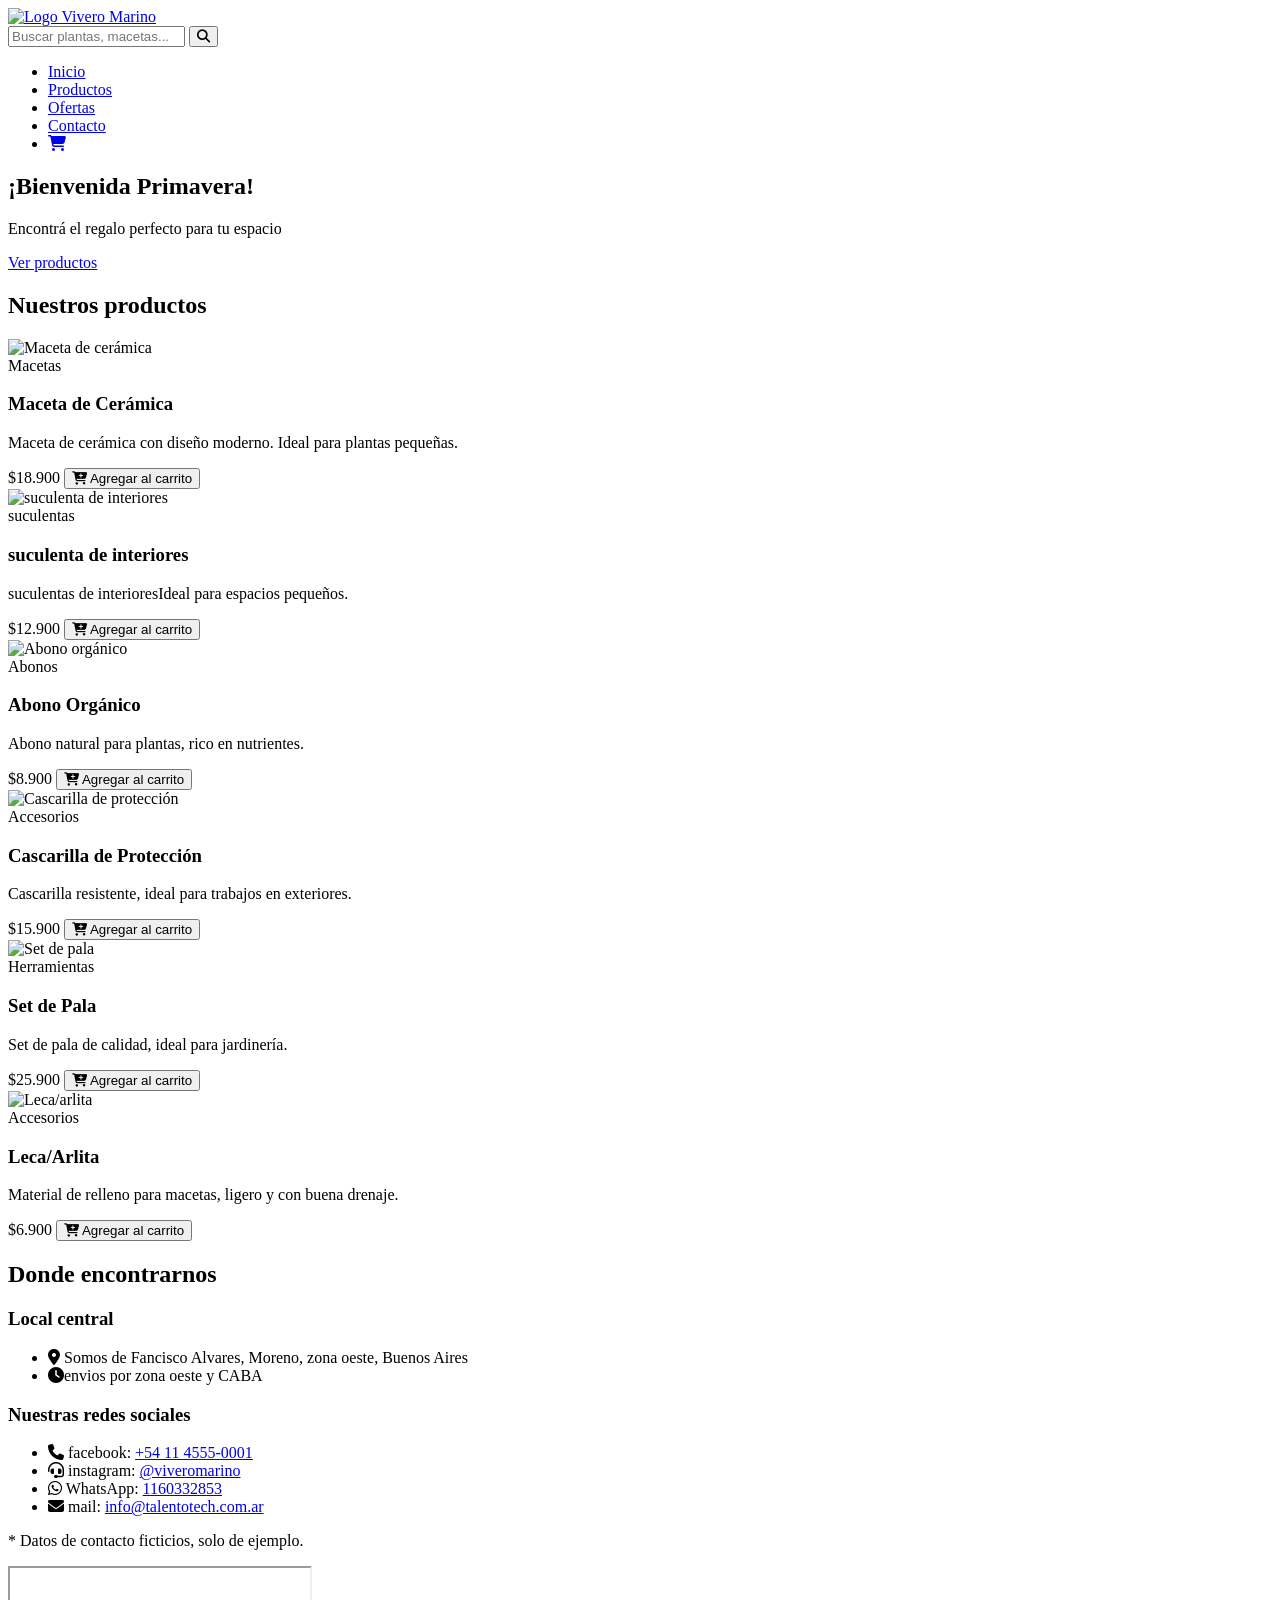
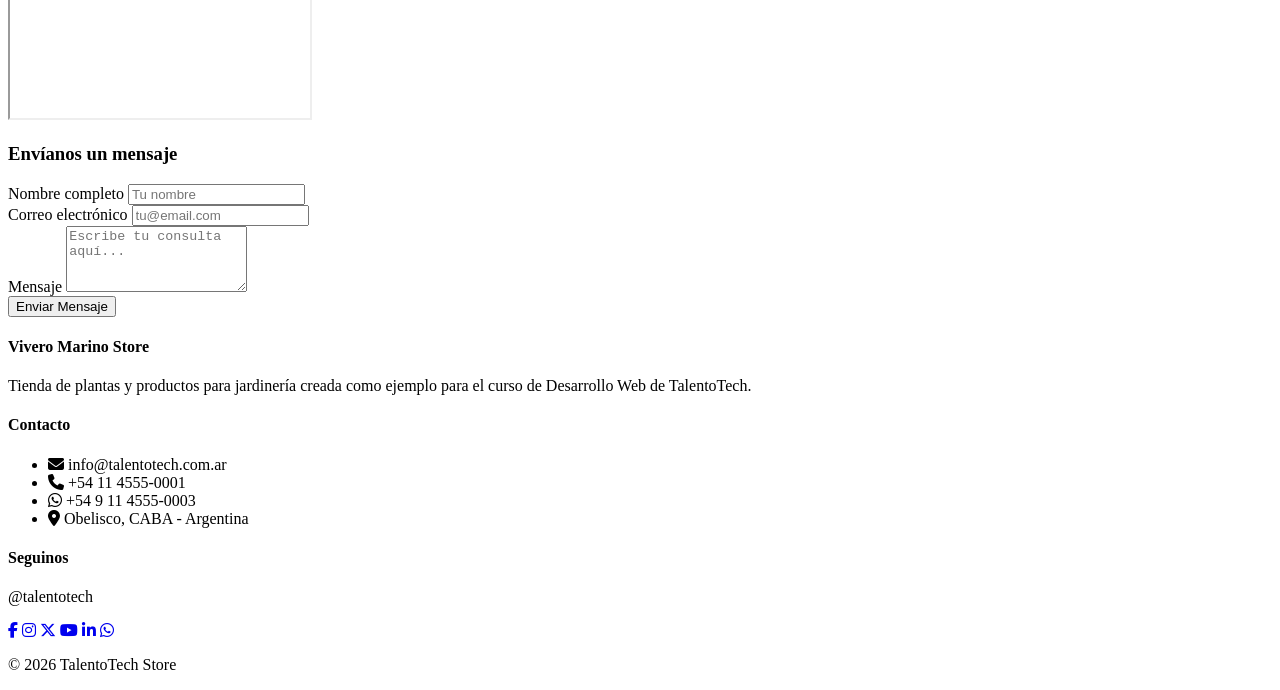
==== index.html @ 129ee497 "cambio de ubicacion" ====
<!DOCTYPE html>
<html lang="es">

<head>
  <meta charset="UTF-8">
  <meta name="viewport" content="width=device-width, initial-scale=1.0">
  <title>Vivero Marino</title>
  <link rel="stylesheet" href="https://cdnjs.cloudflare.com/ajax/libs/font-awesome/6.5.2/css/all.min.css">
  <link rel="stylesheet" href="css/style.css">

</head>

<body>

  <!-- ==================== HEADER ==================== -->
  <header>
    <!-- fila superior -->
    <div class="contenedor barra-nav">
      <a href="index.html" class="logo">
        <img src="./imgs/Cartel-hoja-a4/logo.png" alt="Logo Vivero Marino" width="100">
      </a>
      <form action="#" method="GET" class="buscador-header">
        <input type="text" placeholder="Buscar plantas, macetas..." name="q" required>
        <button type="submit" aria-label="Buscar">
          <i class="fa-solid fa-magnifying-glass"></i>
        </button>
      </form>
      <!-- FILA INFERIOR -->
      <!-- Boton de menu de navegacion -->
      <nav>

        <ul class="menu principal">
          <li><a href="#">Inicio</a></li>
          <li><a href="#productos">Productos</a></li>
          <li><a href="#">Ofertas</a></li>
          <li><a href="#contacto">Contacto</a></li>
          <li><a href="#"><i class="fa-solid fa-cart-shopping"></i></a></li>
        </ul>
      </nav>

    </div>
  </header>

  <!-- ==================== MAIN ==================== -->
  <main>

    <!-- Banner de bienvenida -->
    <section class="hero">
      <h1>¡Bienvenida Primavera!</h1>
      <p class="subtitulo">Encontrá el regalo perfecto para tu espacio</p>
      <a href="#productos" class="boton">Ver productos</a>
    </section>

    <!-- Seccion con las 6 cards de productos. -->
    <section id="productos" class="contenedor">
      <h2 class="titulo-seccion">Nuestros productos</h2>

      <div class="grilla-productos">

        <!-- Card 1 -->
        <article class="card">
          <img src="https://placehold.co/400x300/2F8F83/FFFFFF?text=Macetas" alt="Maceta de cerámica">
          <div class="card-info">
            <span class="categoria">Macetas</span>
            <h3>Maceta de Cerámica</h3>
            <p>Maceta de cerámica con diseño moderno. Ideal para plantas pequeñas.</p>
            <span class="precio">$18.900</span>
            <button><i class="fa-solid fa-cart-plus"></i> Agregar al carrito</button>
          </div>
        </article>

        <!-- Card 2 -->
        <article class="card">
          <img src="https://placehold.co/400x300/1F6F66/FFFFFF?text=suculentas" alt="suculenta de interiores">
          <div class="card-info">
            <span class="categoria">suculentas</span>
            <h3>suculenta de interiores</h3>
            <p>suculentas de interioresIdeal para espacios pequeños.</p>
            <span class="precio">$12.900</span>
            <button><i class="fa-solid fa-cart-plus"></i> Agregar al carrito</button>
          </div>
        </article>

        <!-- Card 3 -->
        <article class="card">
          <img src="https://placehold.co/400x300/44618C/FFFFFF?text=abono" alt="Abono orgánico">
          <div class="card-info">
            <span class="categoria">Abonos</span>
            <h3>Abono Orgánico</h3>
            <p>Abono natural para plantas, rico en nutrientes.</p>
            <span class="precio">$8.900</span>
            <button><i class="fa-solid fa-cart-plus"></i> Agregar al carrito</button>
          </div>
        </article>

        <!-- Card 4 -->
        <article class="card">
          <img src="https://placehold.co/400x300/FFD34D/222222?text=Cascarilla" alt="Cascarilla de protección">
          <div class="card-info">
            <span class="categoria">Accesorios</span>
            <h3>Cascarilla de Protección</h3>
            <p>Cascarilla resistente, ideal para trabajos en exteriores.</p>
            <span class="precio">$15.900</span>
            <button><i class="fa-solid fa-cart-plus"></i> Agregar al carrito</button>
          </div>
        </article>

        <!-- Card 5 -->
        <article class="card">
          <img src="https://placehold.co/400x300/8A6BBE/FFFFFF?text=set de pala" alt="Set de pala">
          <div class="card-info">
            <span class="categoria">Herramientas</span>
            <h3>Set de Pala</h3>
            <p>Set de pala de calidad, ideal para jardinería.</p>
            <span class="precio">$25.900</span>
            <button><i class="fa-solid fa-cart-plus"></i> Agregar al carrito</button>
          </div>
        </article>

        <!-- Card 6 -->
        <article class="card">
          <img src="https://placehold.co/400x300/C94F4F/FFFFFF?text=leca" alt="Leca/arlita">
          <div class="card-info">
            <span class="categoria">Accesorios</span>
            <h3>Leca/Arlita</h3>
            <p>Material de relleno para macetas, ligero y con buena drenaje.</p>
            <span class="precio">$6.900</span>
            <button><i class="fa-solid fa-cart-plus"></i> Agregar al carrito</button>
          </div>
        </article>

      </div>
    </section>

    <!-- Seccion de contacto: datos a la izquierda, mapa a la derecha -->
    <section id="contacto" class="contenedor">
      <h2 class="titulo-seccion">Donde encontrarnos</h2>

      <div class="bloque-contacto">

        <!-- Columna de datos -->
        <div class="datos-contacto">
          <h3>Local central</h3>
          <ul>
            <li><i class="fa-solid fa-location-dot"></i> Somos de Fancisco Alvares, Moreno, zona oeste, Buenos Aires
            </li>
            <li><i class="fa-solid fa-clock"></i>envios por zona oeste y CABA</li>
          </ul>

          <h3>Nuestras redes sociales</h3>
          <ul>
            <li><i class="fa-solid fa-phone"></i> facebook: <a href="https://www.facebook.com/viveromarino/">+54 11
                4555-0001</a></li>
            <li><i class="fa-solid fa-headset"></i> instagram: <a
                href="https://www.instagram.com/viveromarino/">@viveromarino</a></li>
            <li><i class="fa-brands fa-whatsapp"></i> WhatsApp: <a href="tel:1160332853">1160332853</a></li>
            <li><i class="fa-solid fa-envelope"></i> mail: <a
                href="mailto:info@talentotech.com.ar">info@talentotech.com.ar</a></li>
          </ul>
          <p class="nota">* Datos de contacto ficticios, solo de ejemplo.</p>
        </div>

        <!-- Columna del mapa: iframe de Google Maps -->
        <div class="mapa">
          <iframe
            src="https://www.google.com/maps/embed?pb=!1m18!1m12!1m3!1d11045.759678173039!2d-58.8847488717208!3d-34.606083264549774!2m3!1f0!2f0!3f0!3m2!1i1024!2i768!4f13.1!3m3!1m2!1s0x95bc911370f5853d%3A0x6838b55367fde46d!2sFrancisco%20Alvarez%2C%20Provincia%20de%20Buenos%20Aires!5e0!3m2!1ses!2sar!4v1791243460852!5m2!1ses!2sar"
            title="Mapa del Vivero Marino" loading="lazy" referrerpolicy="no-referrer-when-downgrade" allowfullscreen>
          </iframe>
        </div>

        <!-- Formulario con integración de Formspree -->
        <form class="formulario-contacto" action="https://formspree.io/f/TU_FORM_ID" method="POST">
          <h3>Envíanos un mensaje</h3>

          <div class="campo">
            <label for="nombre">Nombre completo</label>
            <input type="text" id="nombre" name="nombre" placeholder="Tu nombre" required>
          </div>

          <div class="campo">
            <label for="email">Correo electrónico</label>
            <!-- Atributo _replyto opcional pero recomendado para responder directamente -->
            <input type="email" id="email" name="email" placeholder="tu@email.com" required>
          </div>

          <div class="campo">
            <label for="mensaje">Mensaje</label>
            <textarea id="mensaje" name="mensaje" rows="4" placeholder="Escribe tu consulta aquí..."
              required></textarea>
          </div>

          <button type="submit" class="btn-enviar">Enviar Mensaje</button>
        </form>
      </div>
    </section>
  </main>

  <!-- ==================== FOOTER ==================== -->
  <footer>
    <div class="contenedor footer-columnas">

      <!-- Columna 1: sobre la tienda -->
      <div class="columna">
        <h4>Vivero Marino Store</h4>
        <p>Tienda de plantas y productos para jardinería creada como ejemplo para el curso de
          Desarrollo Web de TalentoTech.</p>
      </div>

      <!-- Columna 2: contacto -->
      <div class="columna">
        <h4>Contacto</h4>
        <ul>
          <li><i class="fa-solid fa-envelope"></i> info@talentotech.com.ar</li>
          <li><i class="fa-solid fa-phone"></i> +54 11 4555-0001</li>
          <li><i class="fa-brands fa-whatsapp"></i> +54 9 11 4555-0003</li>
          <li><i class="fa-solid fa-location-dot"></i> Obelisco, CABA - Argentina</li>
        </ul>
      </div>

      <!-- Columna 3: redes sociales con iconos de Font Awesome -->
      <div class="columna">
        <h4>Seguinos</h4>
        <p>@talentotech</p>
        <div class="redes">
          <a href="#" title="Facebook"><i class="fa-brands fa-facebook-f"></i></a>
          <a href="#" title="Instagram"><i class="fa-brands fa-instagram"></i></a>
          <a href="#" title="X"><i class="fa-brands fa-x-twitter"></i></a>
          <a href="#" title="YouTube"><i class="fa-brands fa-youtube"></i></a>
          <a href="#" title="LinkedIn"><i class="fa-brands fa-linkedin-in"></i></a>
          <a href="#" title="WhatsApp"><i class="fa-brands fa-whatsapp"></i></a>
        </div>
      </div>

    </div>

    <p class="copyright">&copy; 2026 TalentoTech Store </p>
  </footer>

</body>

</html>
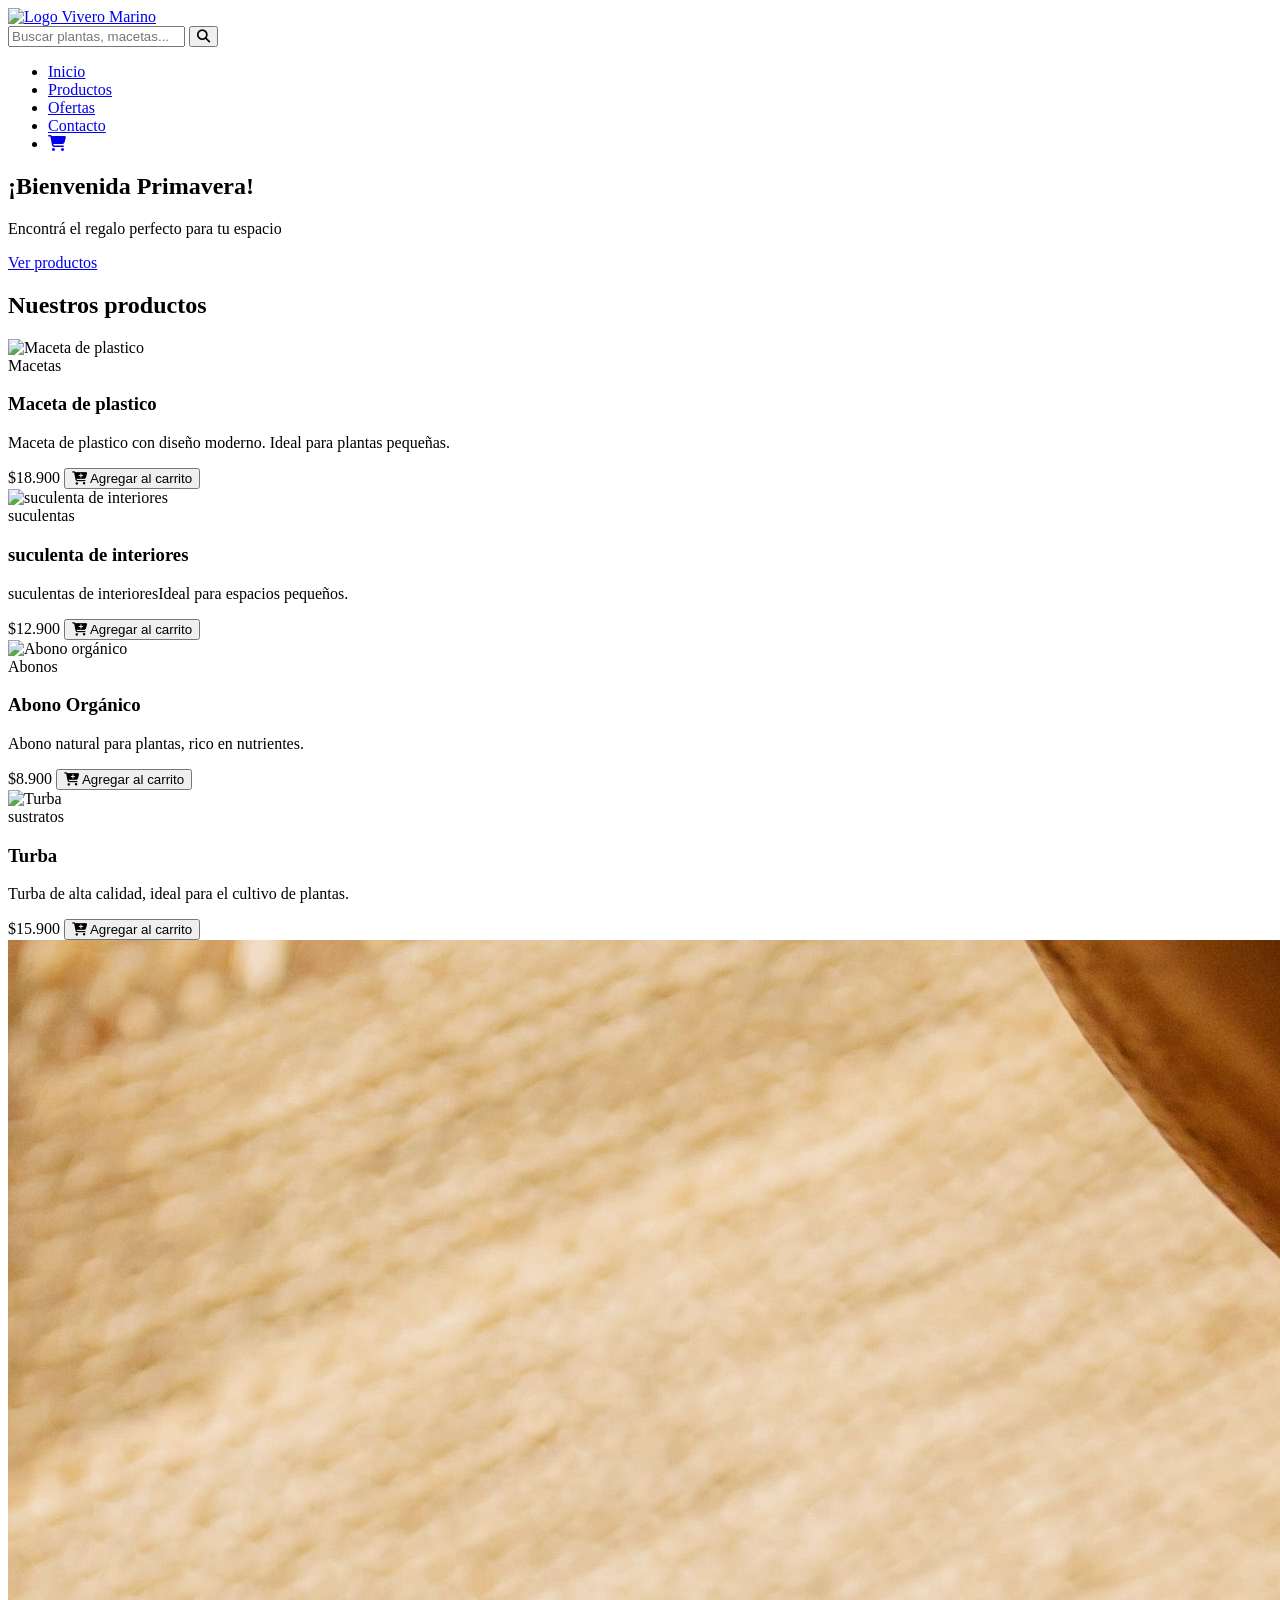
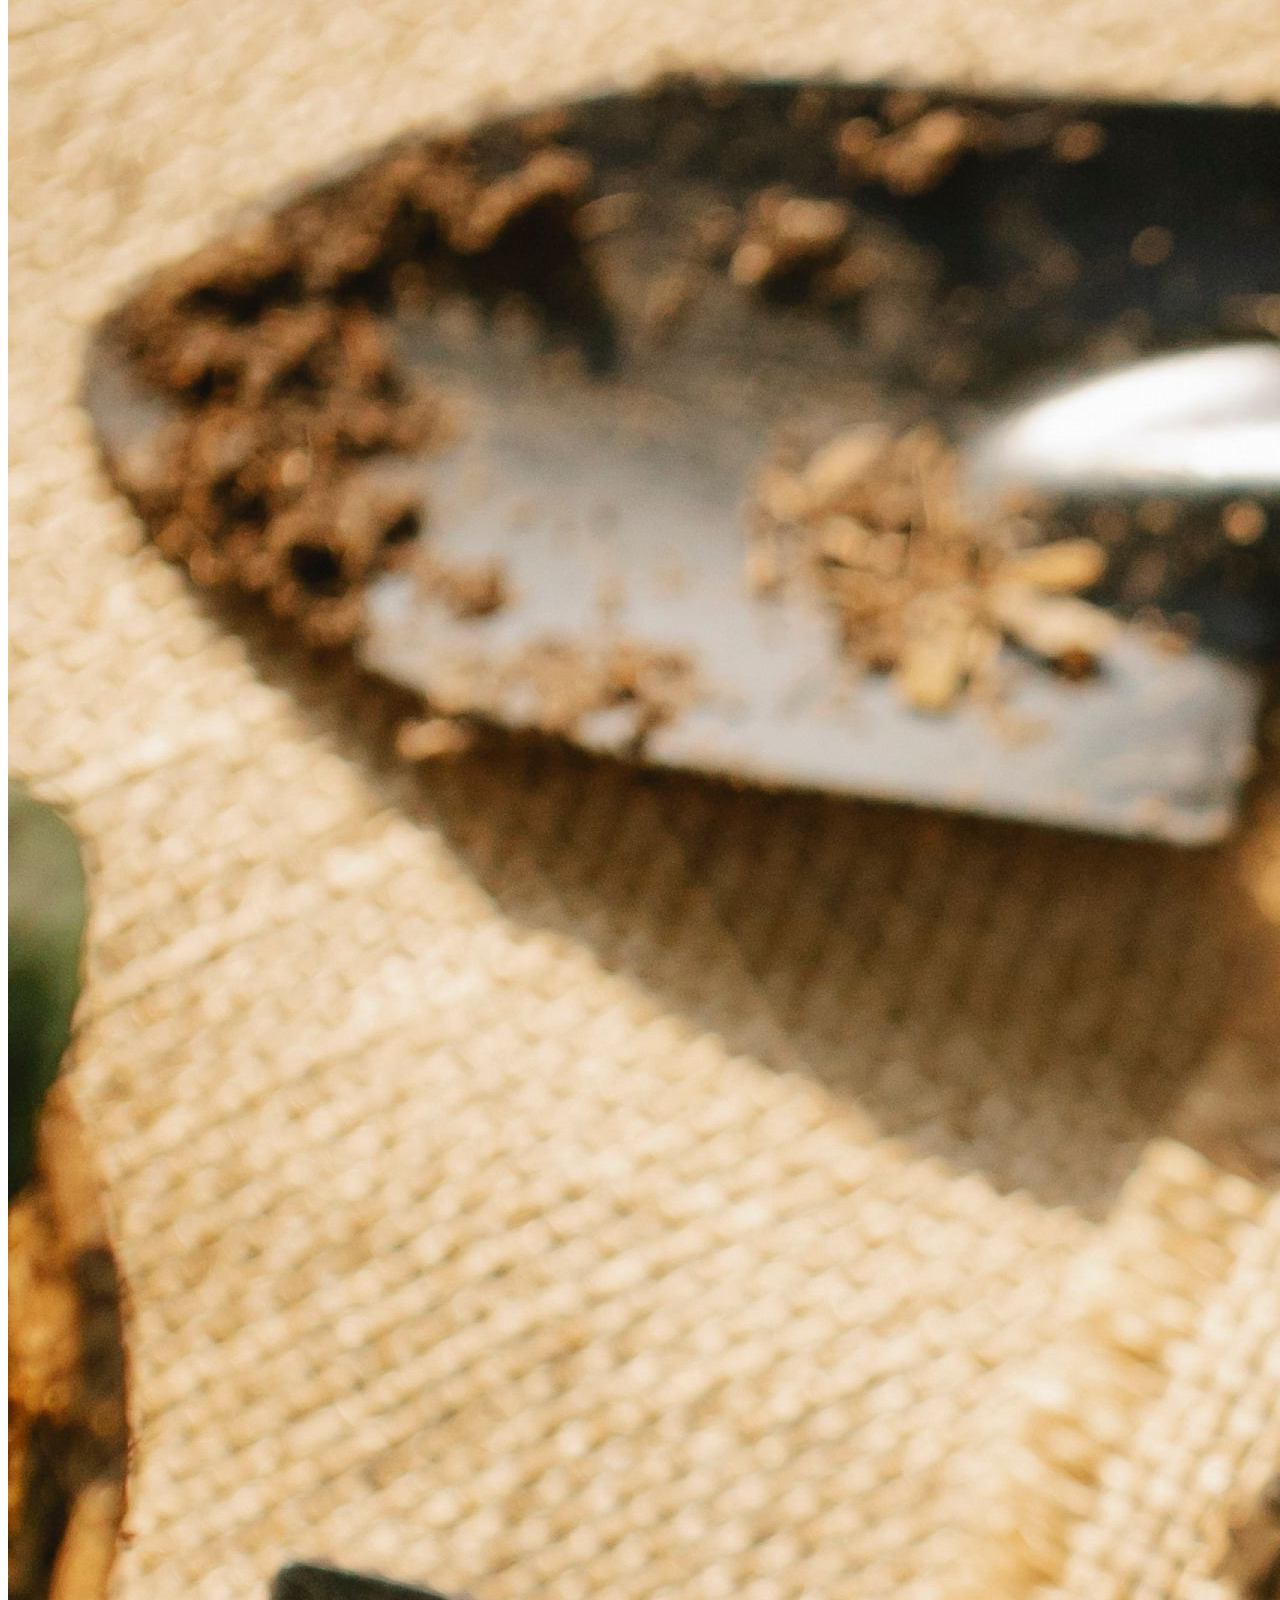
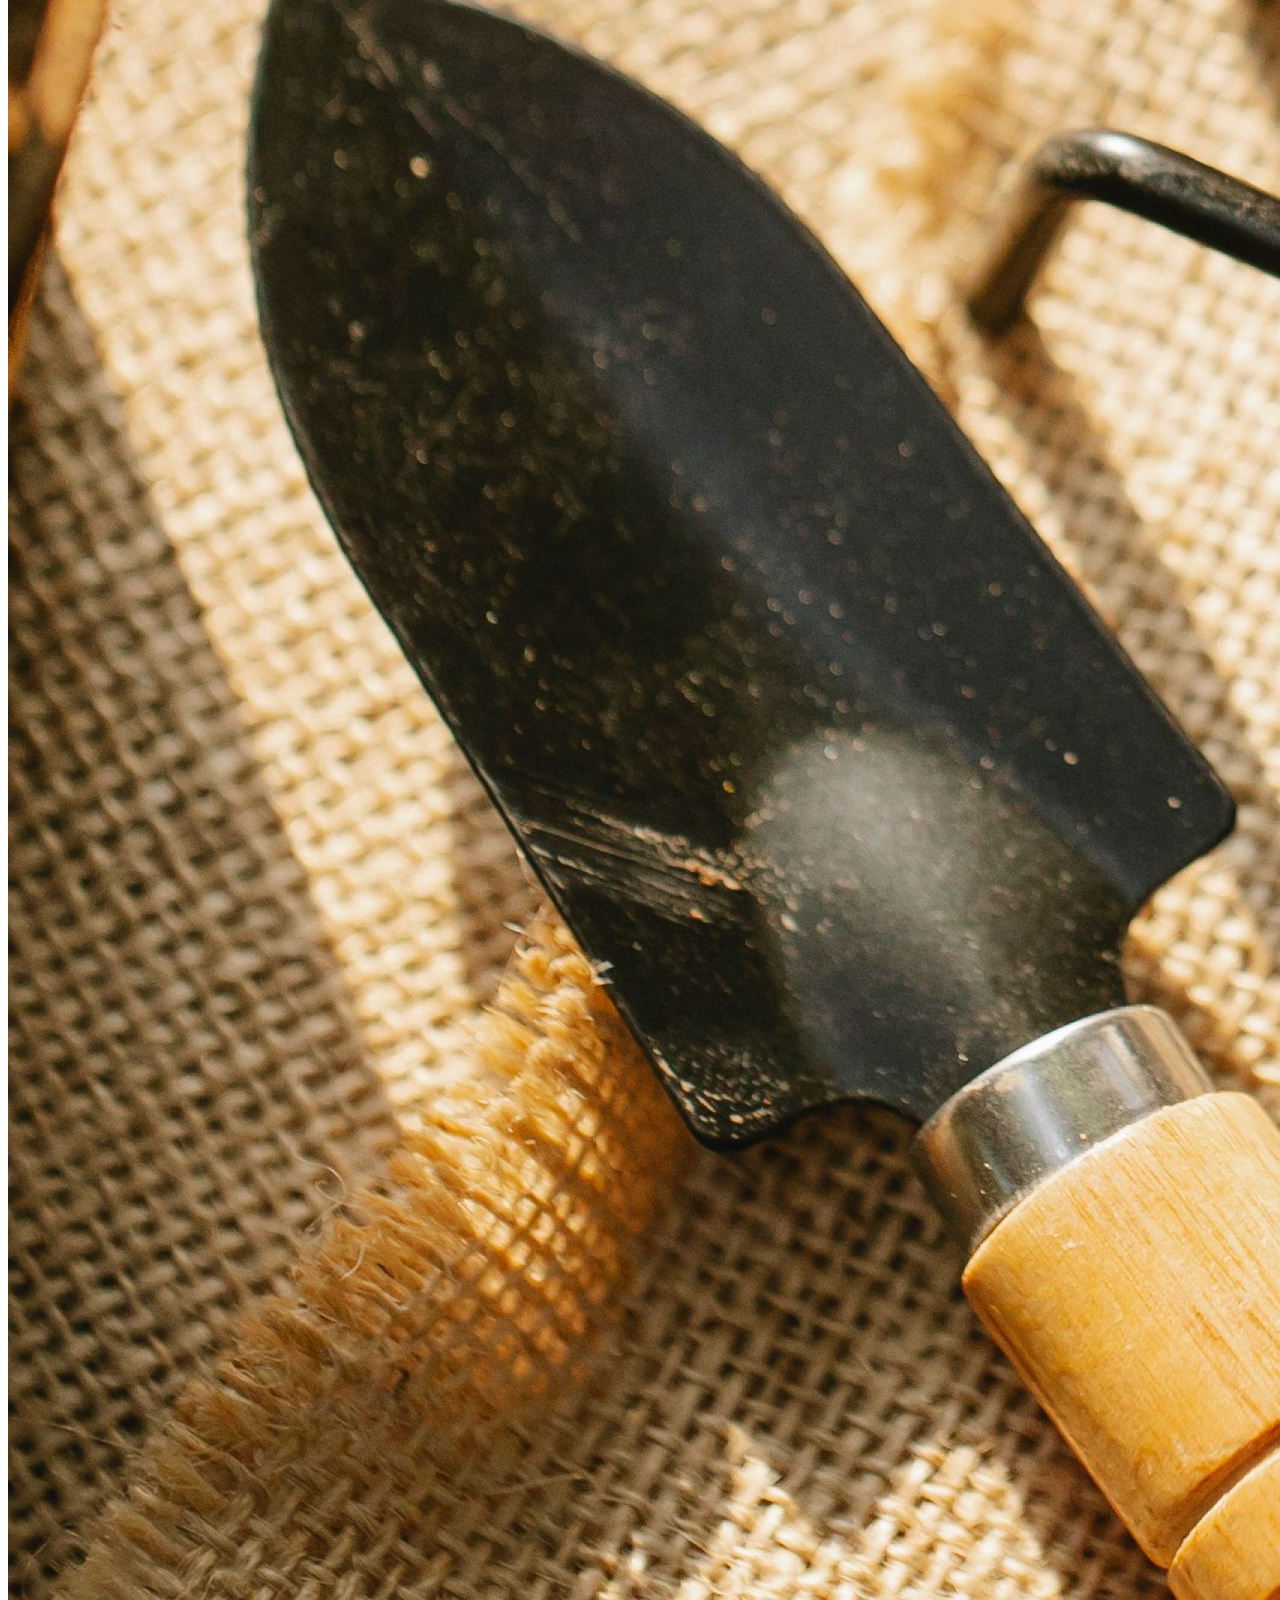
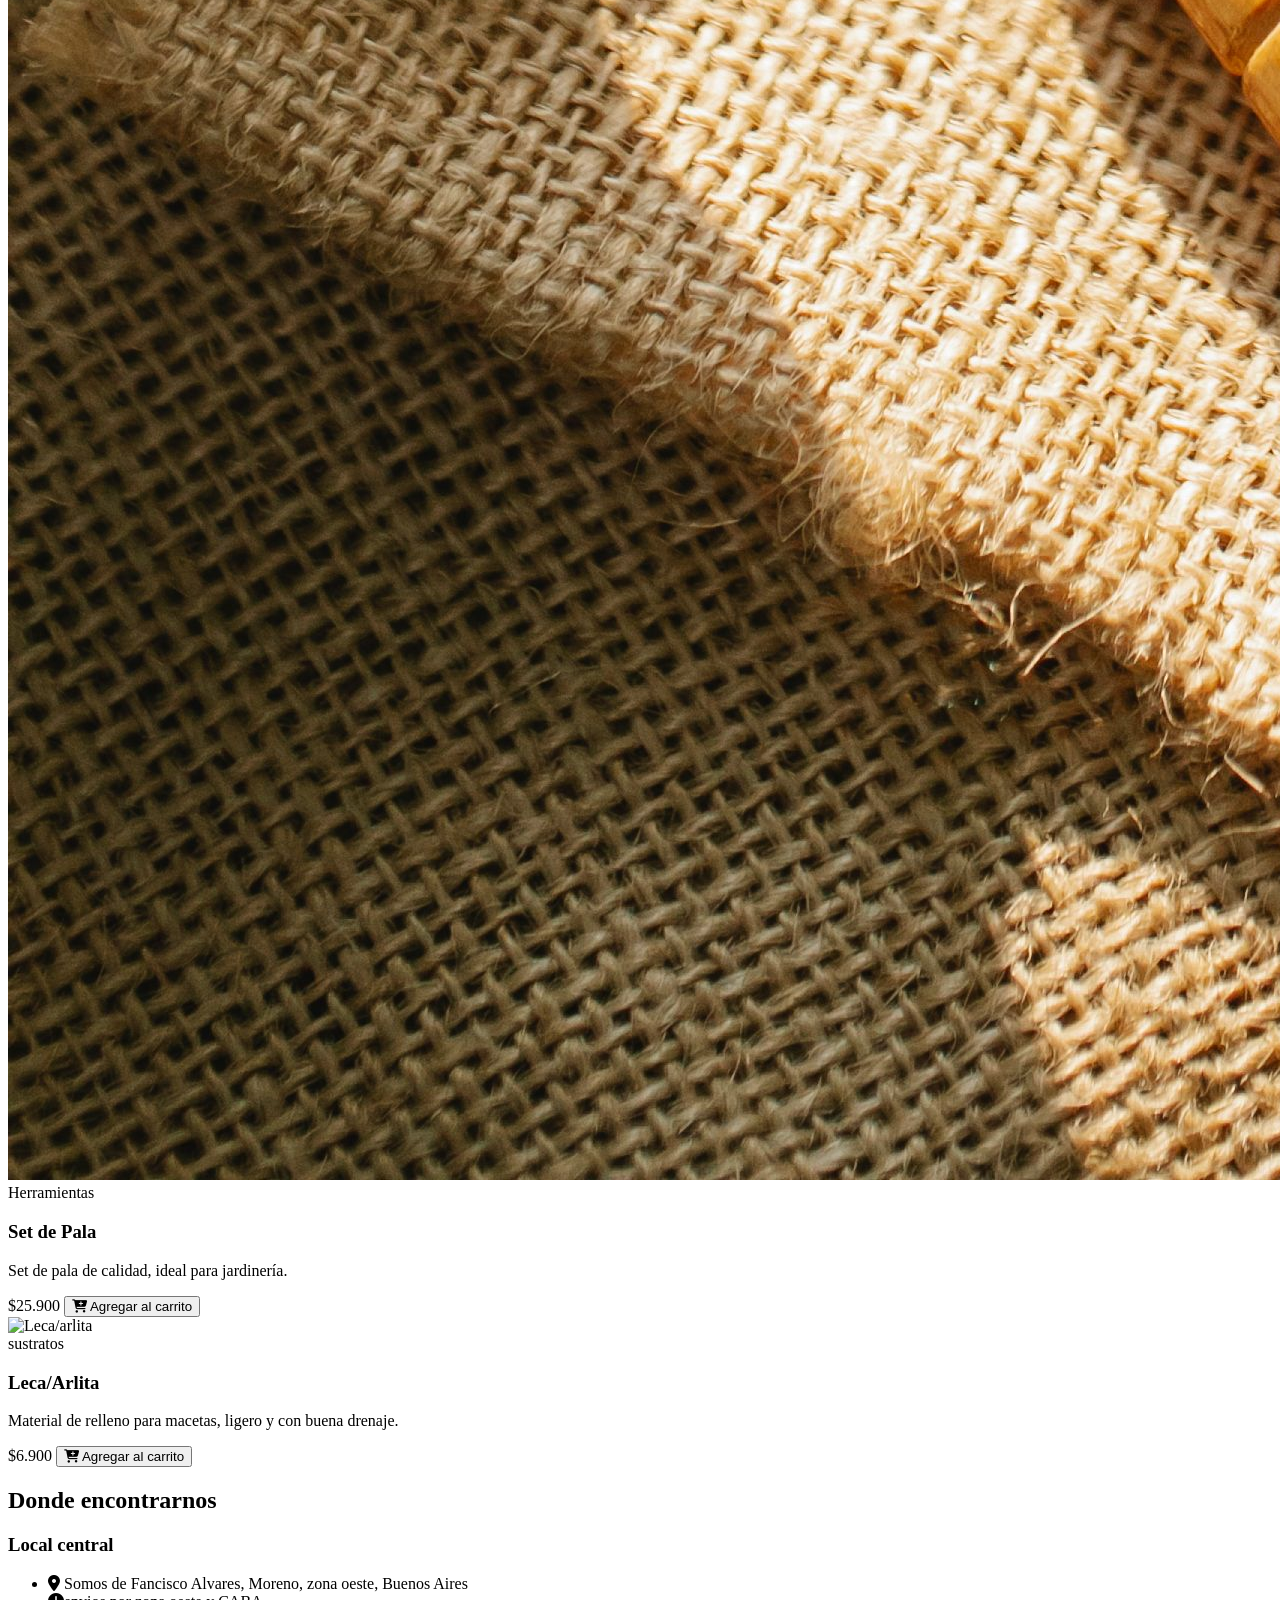
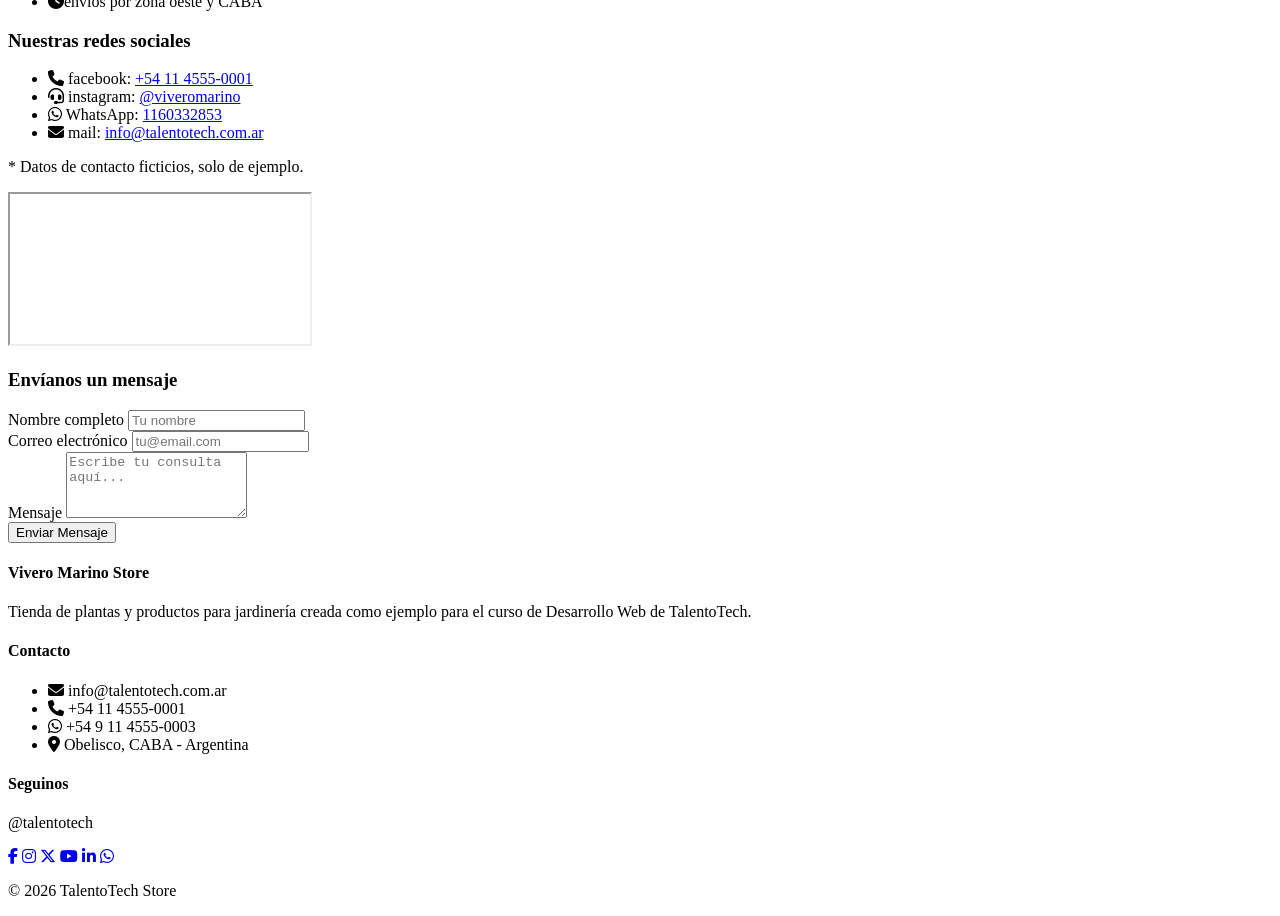
==== commit f8a543e0: "cargando imags" ====
--- a/index.html
+++ b/index.html
@@ -17,7 +17,7 @@
     <!-- fila superior -->
     <div class="contenedor barra-nav">
       <a href="index.html" class="logo">
-        <img src="./imgs/Cartel-hoja-a4/logo.png" alt="Logo Vivero Marino" width="100">
+        <img src="/vivero-marino/imgs/Cartel-hoja-a4/logo.png" alt="Logo Vivero Marino" width="100">
       </a>
       <form action="#" method="GET" class="buscador-header">
         <input type="text" placeholder="Buscar plantas, macetas..." name="q" required>
@@ -59,11 +59,11 @@
 
         <!-- Card 1 -->
         <article class="card">
-          <img src="https://placehold.co/400x300/2F8F83/FFFFFF?text=Macetas" alt="Maceta de cerámica">
+          <img src="/vivero-marino/imgs/macetas.jpg" alt="Maceta de plastico">
           <div class="card-info">
             <span class="categoria">Macetas</span>
-            <h3>Maceta de Cerámica</h3>
-            <p>Maceta de cerámica con diseño moderno. Ideal para plantas pequeñas.</p>
+            <h3>Maceta de plastico</h3>
+            <p>Maceta de plastico con diseño moderno. Ideal para plantas pequeñas.</p>
             <span class="precio">$18.900</span>
             <button><i class="fa-solid fa-cart-plus"></i> Agregar al carrito</button>
           </div>
@@ -71,7 +71,7 @@
 
         <!-- Card 2 -->
         <article class="card">
-          <img src="https://placehold.co/400x300/1F6F66/FFFFFF?text=suculentas" alt="suculenta de interiores">
+          <img src="/vivero-marino/imgs/suculentas.jpg" alt="suculenta de interiores">
           <div class="card-info">
             <span class="categoria">suculentas</span>
             <h3>suculenta de interiores</h3>
@@ -83,7 +83,7 @@
 
         <!-- Card 3 -->
         <article class="card">
-          <img src="https://placehold.co/400x300/44618C/FFFFFF?text=abono" alt="Abono orgánico">
+          <img src="/vivero-marino/imgs/abono.jpeg" alt="Abono orgánico">
           <div class="card-info">
             <span class="categoria">Abonos</span>
             <h3>Abono Orgánico</h3>
@@ -95,11 +95,11 @@
 
         <!-- Card 4 -->
         <article class="card">
-          <img src="https://placehold.co/400x300/FFD34D/222222?text=Cascarilla" alt="Cascarilla de protección">
-          <div class="card-info">
-            <span class="categoria">Accesorios</span>
-            <h3>Cascarilla de Protección</h3>
-            <p>Cascarilla resistente, ideal para trabajos en exteriores.</p>
+          <img src="/vivero-marino/imgs/turba.jpg" alt="Turba">
+          <div class="card-info">
+            <span class="categoria">sustratos</span>
+            <h3>Turba</h3>
+            <p>Turba de alta calidad, ideal para el cultivo de plantas.</p>
             <span class="precio">$15.900</span>
             <button><i class="fa-solid fa-cart-plus"></i> Agregar al carrito</button>
           </div>
@@ -107,7 +107,7 @@
 
         <!-- Card 5 -->
         <article class="card">
-          <img src="https://placehold.co/400x300/8A6BBE/FFFFFF?text=set de pala" alt="Set de pala">
+          <img src="/Vivero-Marino/imgs/set de jardineria.jpg" alt="Set de jardineria">
           <div class="card-info">
             <span class="categoria">Herramientas</span>
             <h3>Set de Pala</h3>
@@ -119,9 +119,9 @@
 
         <!-- Card 6 -->
         <article class="card">
-          <img src="https://placehold.co/400x300/C94F4F/FFFFFF?text=leca" alt="Leca/arlita">
-          <div class="card-info">
-            <span class="categoria">Accesorios</span>
+          <img src="/vivero-marino/imgs/leca.jpeg" alt="Leca/arlita">
+          <div class="card-info">
+            <span class="categoria">sustratos</span>
             <h3>Leca/Arlita</h3>
             <p>Material de relleno para macetas, ligero y con buena drenaje.</p>
             <span class="precio">$6.900</span>
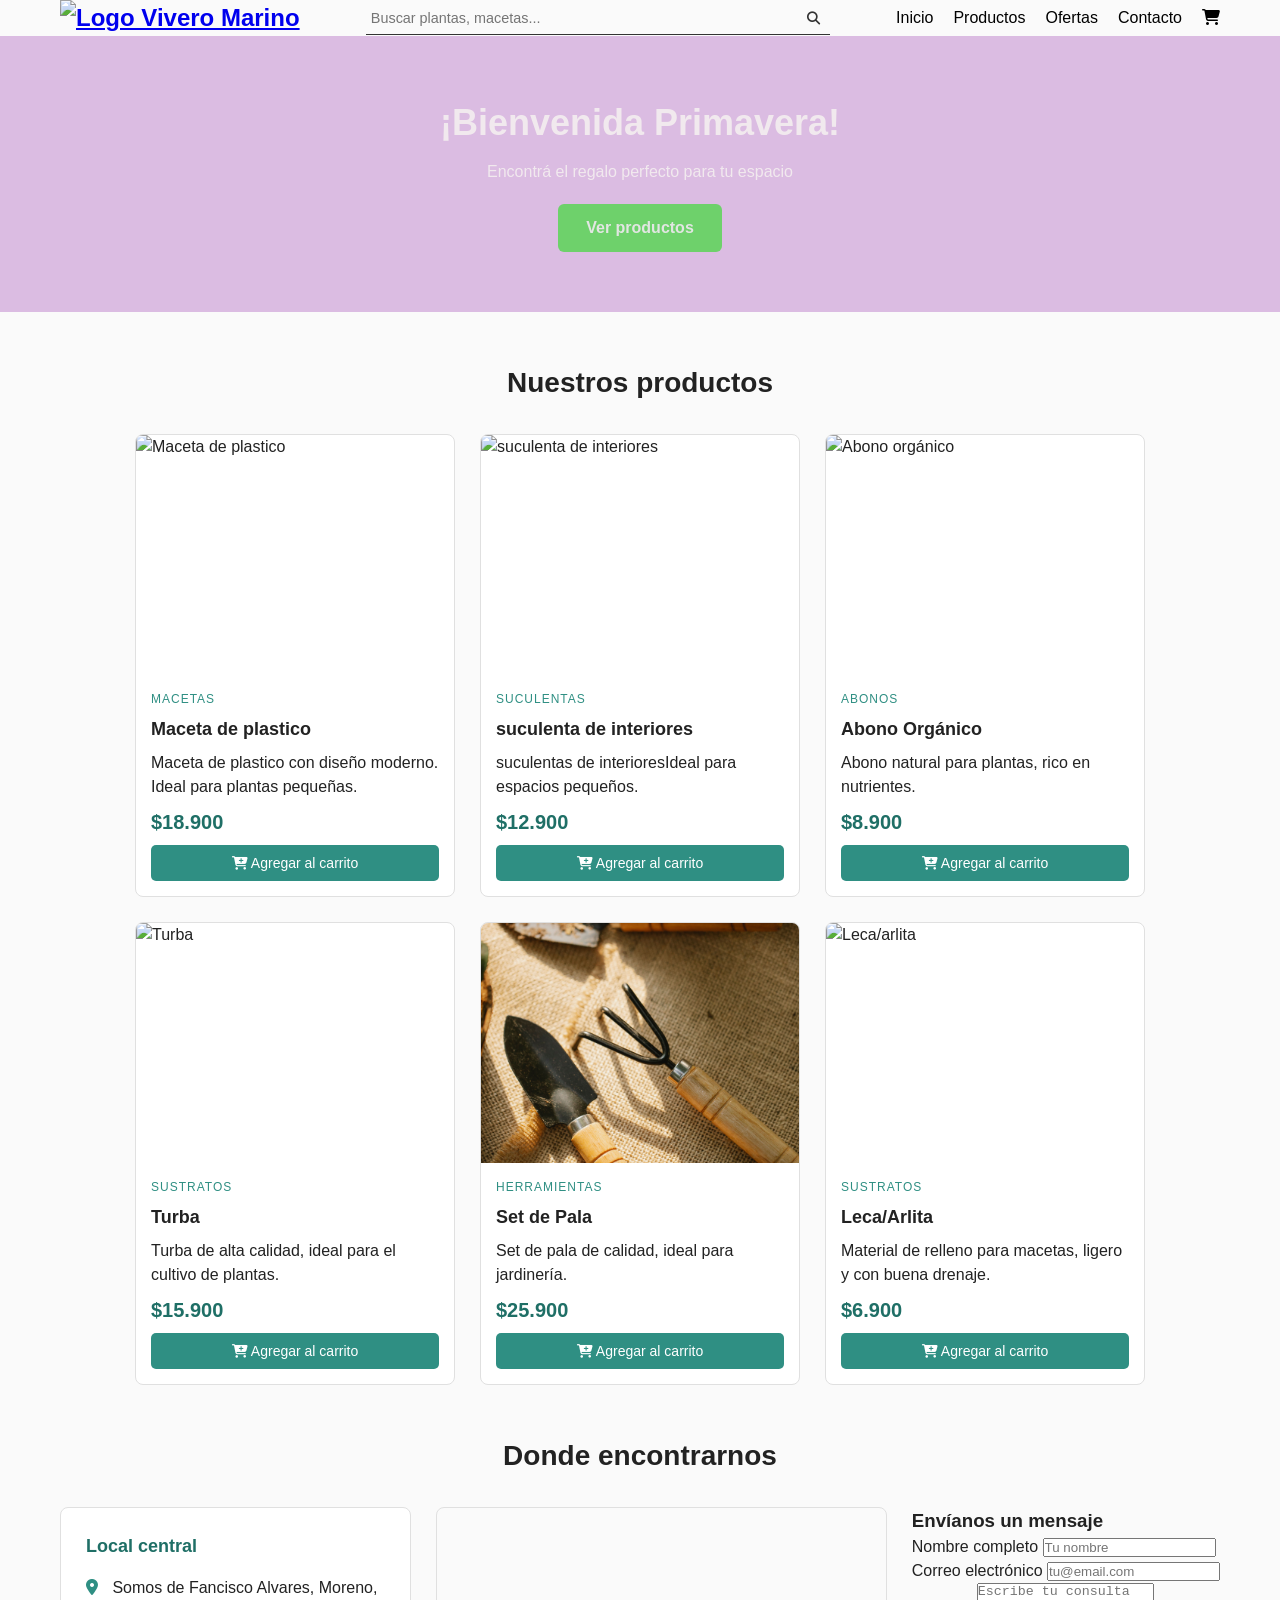
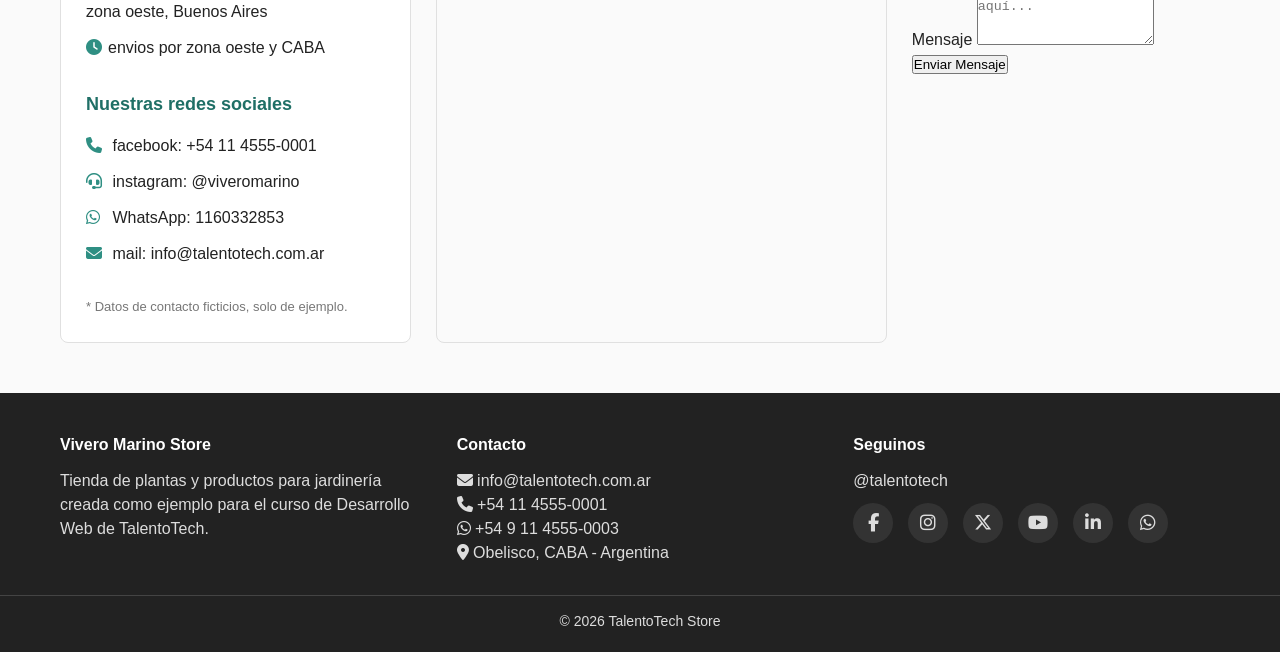
==== commit aaa24ff5: "Corregir ruta de CSS en index.html" ====
--- a/index.html
+++ b/index.html
@@ -6,7 +6,7 @@
   <meta name="viewport" content="width=device-width, initial-scale=1.0">
   <title>Vivero Marino</title>
   <link rel="stylesheet" href="https://cdnjs.cloudflare.com/ajax/libs/font-awesome/6.5.2/css/all.min.css">
-  <link rel="stylesheet" href="css/style.css">
+  <link rel="stylesheet" href="CSS/style.css">
 
 </head>
 
@@ -17,7 +17,7 @@
     <!-- fila superior -->
     <div class="contenedor barra-nav">
       <a href="index.html" class="logo">
-        <img src="/vivero-marino/imgs/Cartel-hoja-a4/logo.png" alt="Logo Vivero Marino" width="100">
+        <img src="vivero-marino/imgs/Cartel-hoja-a4/logo.png" alt="Logo Vivero Marino" width="100">
       </a>
       <form action="#" method="GET" class="buscador-header">
         <input type="text" placeholder="Buscar plantas, macetas..." name="q" required>
@@ -59,7 +59,7 @@
 
         <!-- Card 1 -->
         <article class="card">
-          <img src="/vivero-marino/imgs/macetas.jpg" alt="Maceta de plastico">
+          <img src="vivero-marino/imgs/macetas.jpg" alt="Maceta de plastico">
           <div class="card-info">
             <span class="categoria">Macetas</span>
             <h3>Maceta de plastico</h3>
@@ -71,7 +71,7 @@
 
         <!-- Card 2 -->
         <article class="card">
-          <img src="/vivero-marino/imgs/suculentas.jpg" alt="suculenta de interiores">
+          <img src="vivero-marino/imgs/suculentas.jpg" alt="suculenta de interiores">
           <div class="card-info">
             <span class="categoria">suculentas</span>
             <h3>suculenta de interiores</h3>
@@ -83,7 +83,7 @@
 
         <!-- Card 3 -->
         <article class="card">
-          <img src="/vivero-marino/imgs/abono.jpeg" alt="Abono orgánico">
+          <img src="vivero-marino/imgs/abono.jpeg" alt="Abono orgánico">
           <div class="card-info">
             <span class="categoria">Abonos</span>
             <h3>Abono Orgánico</h3>
@@ -95,7 +95,7 @@
 
         <!-- Card 4 -->
         <article class="card">
-          <img src="/vivero-marino/imgs/turba.jpg" alt="Turba">
+          <img src="vivero-marino/imgs/turba.jpg" alt="Turba">
           <div class="card-info">
             <span class="categoria">sustratos</span>
             <h3>Turba</h3>
@@ -107,7 +107,7 @@
 
         <!-- Card 5 -->
         <article class="card">
-          <img src="/Vivero-Marino/imgs/set de jardineria.jpg" alt="Set de jardineria">
+          <img src="Vivero-Marino/imgs/set de jardineria.jpg" alt="Set de jardineria">
           <div class="card-info">
             <span class="categoria">Herramientas</span>
             <h3>Set de Pala</h3>
@@ -119,7 +119,7 @@
 
         <!-- Card 6 -->
         <article class="card">
-          <img src="/vivero-marino/imgs/leca.jpeg" alt="Leca/arlita">
+          <img src="vivero-marino/imgs/leca.jpeg" alt="Leca/arlita">
           <div class="card-info">
             <span class="categoria">sustratos</span>
             <h3>Leca/Arlita</h3>
--- a/CSS/style.css
+++ b/CSS/style.css
@@ -0,0 +1,415 @@
+/* ============================================================
+     1) RESET BASICO
+     Sacamos los margenes que el navegador pone por defecto.
+     ============================================================ */
+* {
+    margin: 0;
+    padding: 0;
+    box-sizing: border-box;
+    /* el padding NO agranda la caja */
+}
+
+body {
+    font-family: Arial, Helvetica, sans-serif;
+    line-height: 1.5;
+    color: #222;
+    background: #FAFAFA;
+}
+
+/* Clase reutilizable: centra el contenido y le pone un ancho maximo */
+.contenedor {
+  max-width: 1200px;
+  margin: 0 auto;
+   /* 0 arriba/abajo, auto a los costados = centrado */
+  padding: 0 20px;
+}
+
+
+/* ============================================================
+     2) HEADER
+     display:flex + justify-content:space-between
+     => logo a la izquierda, menu a la derecha.
+     ============================================================ */
+     /* Base del Header */
+.header {
+  background-color: #ffffff;
+  border-bottom: 1px solid #eaeaea;
+  padding: 10px 0;
+  font-family: Arial, sans-serif;
+}
+
+/* --- FILA SUPERIOR --- */
+.header-top {
+  display: flex;
+  align-items: center;
+  justify-content: space-between;
+  padding-bottom: 15px;
+}
+
+.header-top .logo img {
+  max-height: 45px;
+  width: auto;
+}
+/* Buscador alineado con la línea inferior */
+.buscador-header {
+  position: relative;
+  width: 40%;
+  display: flex;
+  align-items: center;
+}
+
+.buscador-header input {
+  width: 100%;
+  border: 0;
+  border-bottom: 1px solid #333333;
+  outline: none;
+  padding: 8px 35px 8px 5px;
+  font-size: 0.9rem;
+  background: transparent;
+}
+
+.buscador-header button {
+  position: absolute;
+  right: 5px;
+  top: 50%;
+  transform: translateY(-50%);
+  background: none;
+  border: 0;
+  cursor: pointer;
+  color: #333333;
+  padding: 5px;
+}
+
+
+
+/* Menú central */
+.menu-principal ul {
+  display: flex;
+  list-style: none;
+  gap: 25px;
+  margin: 0;
+  padding: 0;
+}
+
+.menu-principal a {
+  text-decoration: none;
+  color: #333333;
+  font-size: 0.9rem;
+  font-weight: 500;
+  transition: color 0.2s;
+}
+
+.menu-principal a:hover {
+  color: #000000;
+}
+
+.barra-nav {
+    display: flex;
+    justify-content: space-between;
+    /* separa logo y menu a los extremos */
+    align-items: center;
+    /* los alinea a la misma altura */
+    flex-wrap: wrap;
+    /* en pantallas chicas bajan de linea */
+    gap: 15px;
+}
+
+.logo {
+    font-size: 24px;
+    font-weight: bold;
+}
+
+.logo span {
+    color: #2F8F83;
+
+    /* pintamos solo una parte del nombre */
+}
+
+/* El menu tambien es flex: los <li> quedan en fila */
+.menu {
+    display: flex;
+    gap: 20px;
+    list-style: none;
+    /* saca los puntitos de la lista */
+}
+
+.menu a {
+    color: black;
+    text-decoration: none;
+}
+
+.menu a:hover {
+    color: #ffd34d;
+}
+
+/* ============================================================
+     3) HERO (banner de bienvenida)
+     ============================================================ */
+.hero {
+    background: #dbbce2;
+    color: rgba(244, 240, 240, 0.864);
+    text-align: center;
+    padding: 60px 20px;
+}
+
+.hero h1 {
+    font-size: 36px;
+    margin-bottom: 10px;
+}
+
+.boton {
+    display: inline-block;
+    margin-top: 20px;
+    background: hsl(118, 53%, 62%);
+    color: #e2e6e2;
+    padding: 12px 28px;
+    border-radius: 6px;
+    text-decoration: none;
+    font-weight: bold;
+}
+
+.boton:hover {
+    background: #2F8F83;
+}
+
+/* ============================================================
+     4) MAIN + GRILLA DE PRODUCTOS
+     Este es el flexbox mas importante del ejercicio:
+     flex-wrap: wrap  => las cards bajan de linea solas.
+     ============================================================ */
+main {
+    padding-bottom: 50px;
+}
+
+.titulo-seccion {
+    text-align: center;
+    margin: 50px 0 30px;
+    font-size: 28px;
+}
+
+.grilla-productos {
+    display: flex;
+    flex-wrap: wrap;
+    /* si no entran, pasan a la fila de abajo */
+    gap: 25px;
+    /* separacion entre cards */
+    justify-content: center;
+}
+
+/* flex: crecer | achicarse | ancho base
+     Con 320px de base entran 3 por fila en pantalla grande,
+     2 en tablet y 1 en celular. */
+.card {
+    flex: 0 1 320px;
+    background: white;
+    border: 1px solid #E0E0E0;
+    border-radius: 8px;
+    overflow: hidden;
+    /* recorta la imagen a las esquinas redondeadas */
+    display: flex;
+    flex-direction: column;
+    /* imagen arriba, texto abajo (en columna) */
+}
+
+.card:hover {
+    box-shadow: 0 4px 12px rgba(0, 0, 0, 0.15);
+}
+
+.card img {
+    width: 100%;
+    height: 240px;
+    object-fit: cover;
+    /* la imagen se recorta sin deformarse */
+    display: block;
+}
+
+.card-info {
+    padding: 15px;
+    display: flex;
+    flex-direction: column;
+    gap: 8px;
+    flex: 1;
+    /* ocupa el espacio sobrante: cards parejas */
+}
+
+.categoria {
+    font-size: 12px;
+    text-transform: uppercase;
+    color: #2F8F83;
+    letter-spacing: 1px;
+}
+
+.card h3 {
+    font-size: 18px;
+}
+
+.precio {
+    font-size: 20px;
+    font-weight: bold;
+    color: #1F6F66;
+    margin-top: auto;
+    /* empuja el precio al fondo de la card */
+}
+
+.card button {
+    background: #2F8F83;
+    color: white;
+    border: none;
+    padding: 10px;
+    border-radius: 5px;
+    cursor: pointer;
+    font-size: 14px;
+}
+
+.card button:hover {
+    background: #1F6F66;
+}
+
+/* ============================================================
+     5) FOOTER
+     Otra vez flex: tres columnas que se acomodan solas.
+     ============================================================ */
+footer {
+    background: #222;
+    color: #DDD;
+    padding: 40px 0 20px;
+}
+
+.footer-columnas {
+    display: flex;
+    flex-wrap: wrap;
+    justify-content: space-between;
+    gap: 30px;
+}
+
+.columna {
+    flex: 1 1 250px;
+    /* crece, se achica, base 250px */
+}
+
+.columna h4 {
+    color: white;
+    margin-bottom: 12px;
+}
+
+.columna ul {
+    list-style: none;
+}
+
+.columna a {
+    color: #DDD;
+    text-decoration: none;
+}
+
+.columna a:hover {
+    color: #FFD34D;
+}
+
+/* Los iconos de redes, en fila y separados */
+.redes {
+    display: flex;
+    gap: 15px;
+    margin-top: 10px;
+}
+
+/* Cada icono va dentro de un circulo.
+     Usamos flex para centrarlo adentro. */
+.redes a {
+    width: 40px;
+    height: 40px;
+    border-radius: 50%;
+    background: #333;
+    display: flex;
+    justify-content: center;
+    align-items: center;
+    font-size: 18px;
+}
+
+.redes a:hover {
+    background: #2F8F83;
+    color: white;
+}
+
+.copyright {
+    text-align: center;
+    border-top: 1px solid #444;
+    margin-top: 30px;
+    padding-top: 15px;
+    font-size: 14px;
+}
+
+/* ============================================================
+     6) SECCION DE CONTACTO
+     Otro flex: datos a un lado y el mapa al otro.
+     Con flex-wrap, en celular el mapa baja abajo de los datos.
+     ============================================================ */
+.bloque-contacto {
+    display: flex;
+    flex-wrap: wrap;
+    gap: 25px;
+    align-items: stretch;
+}
+
+.datos-contacto {
+    flex: 1 1 320px;
+    /* crece, se achica, base 320px */
+    background: white;
+    border: 1px solid #E0E0E0;
+    border-radius: 8px;
+    padding: 25px;
+}
+
+.datos-contacto h3 {
+    font-size: 18px;
+    color: #1F6F66;
+    margin-bottom: 10px;
+}
+
+.datos-contacto ul {
+    list-style: none;
+    margin-bottom: 25px;
+}
+
+.datos-contacto li {
+    padding: 6px 0;
+}
+
+/* Los iconos quedan todos alineados a la misma distancia */
+.datos-contacto li i {
+    color: #2F8F83;
+    width: 22px;
+}
+
+.datos-contacto a {
+    color: #222;
+    text-decoration: none;
+}
+
+.datos-contacto a:hover {
+    color: #2F8F83;
+    text-decoration: underline;
+}
+
+.nota {
+    font-size: 13px;
+    color: #777;
+}
+
+/* El mapa: el iframe ocupa todo el ancho de su columna */
+.mapa {
+    flex: 1 1 420px;
+    min-height: 340px;
+    border-radius: 8px;
+    overflow: hidden;
+    /* recorta el mapa a las esquinas redondeadas */
+    border: 1px solid #E0E0E0;
+}
+
+.mapa iframe {
+    width: 100%;
+    height: 100%;
+    min-height: 340px;
+    border: 0;
+    /* saca el borde gris que trae el iframe */
+    display: block;
+}
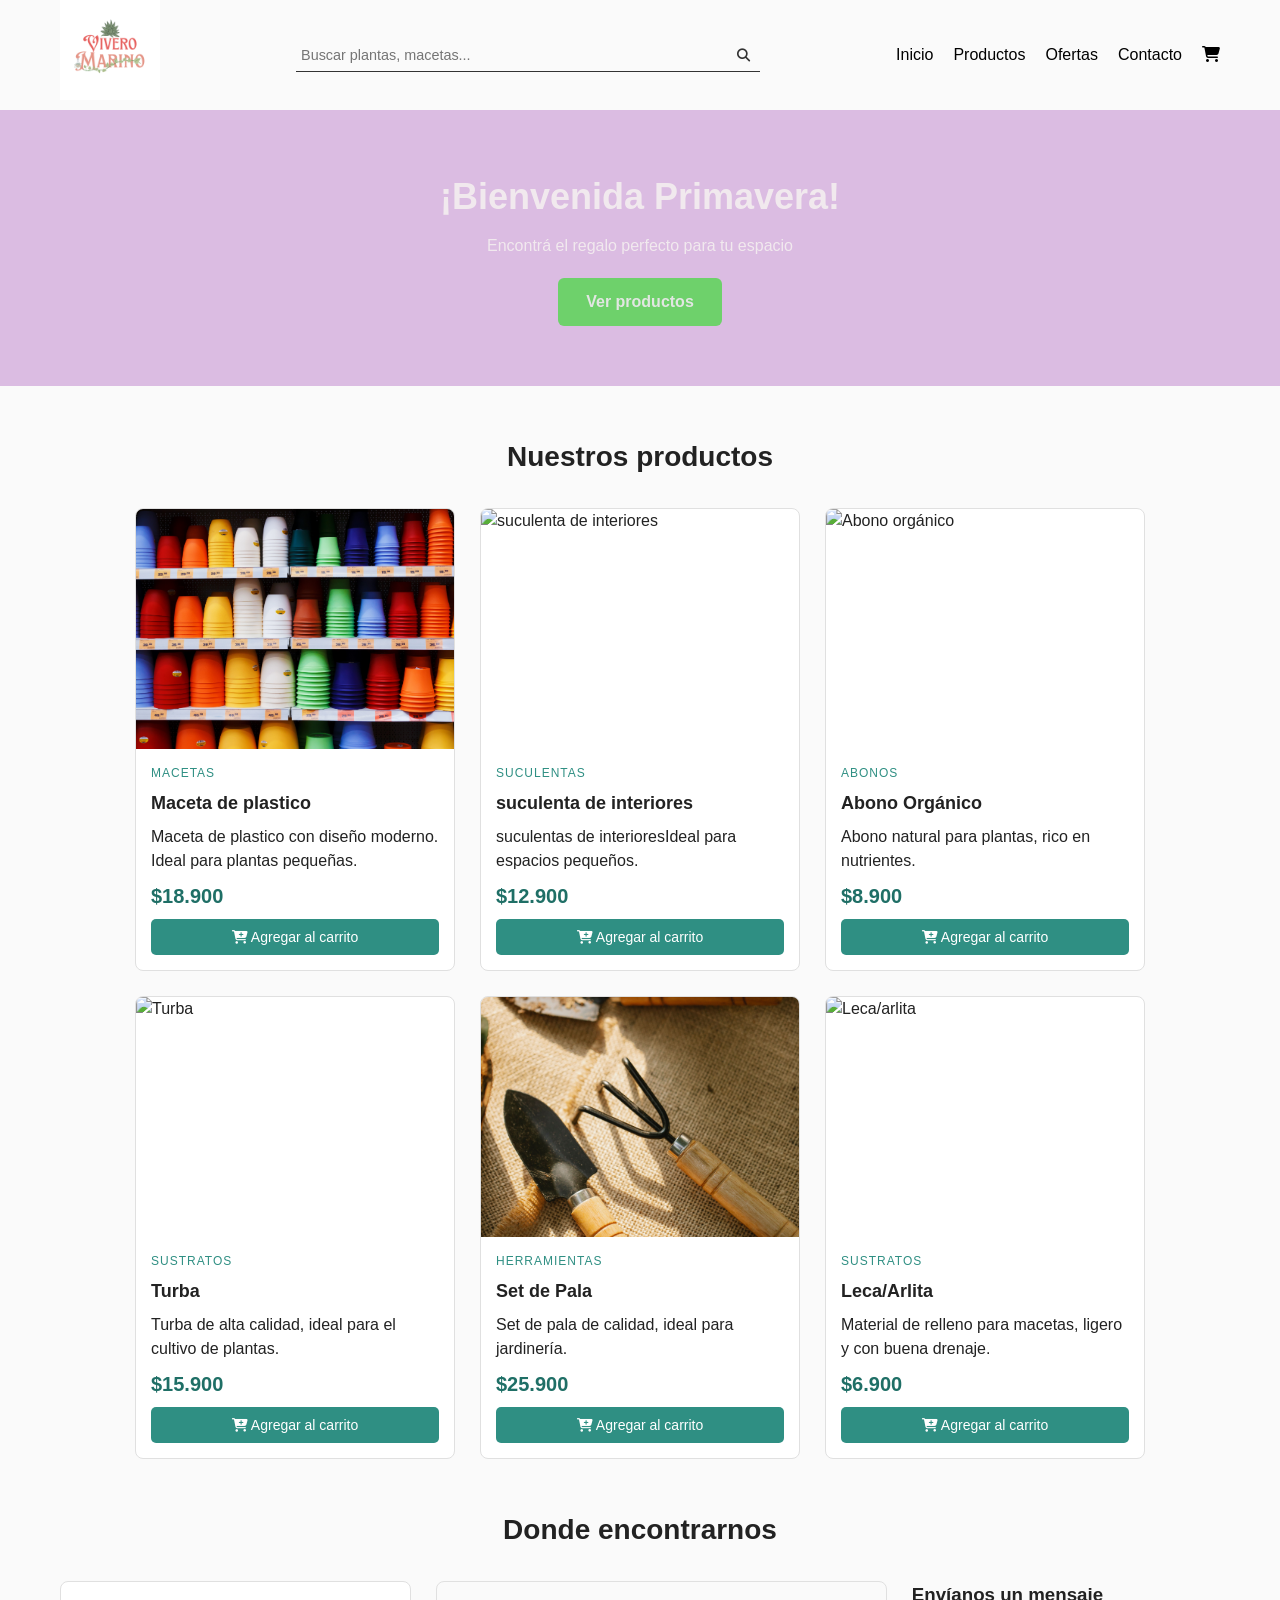
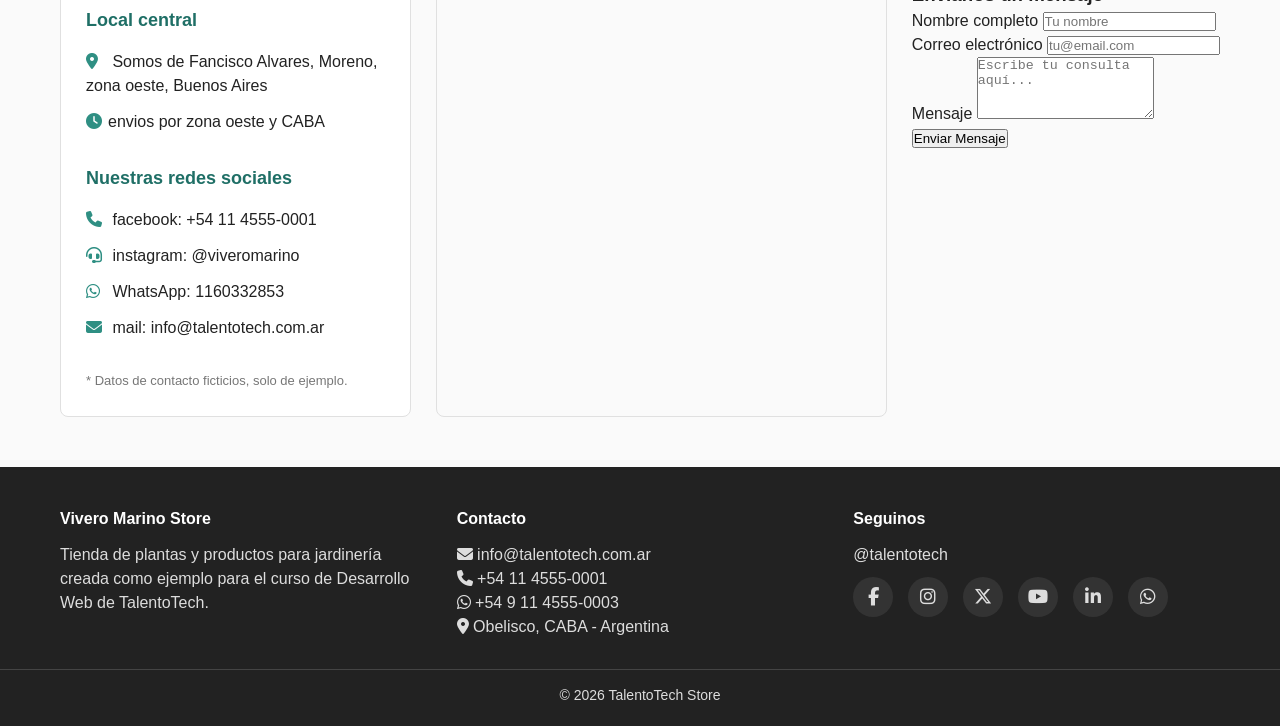
==== commit 2614aab7: "commit cambio en logo y maceta" ====
--- a/index.html
+++ b/index.html
@@ -17,7 +17,7 @@
     <!-- fila superior -->
     <div class="contenedor barra-nav">
       <a href="index.html" class="logo">
-        <img src="vivero-marino/imgs/Cartel-hoja-a4/logo.png" alt="Logo Vivero Marino" width="100">
+        <img src="/Vivero-Marino/imgs/Cartel-hoja-a4/logo.png" alt="Logo Vivero Marino" width="100">
       </a>
       <form action="#" method="GET" class="buscador-header">
         <input type="text" placeholder="Buscar plantas, macetas..." name="q" required>
@@ -59,7 +59,7 @@
 
         <!-- Card 1 -->
         <article class="card">
-          <img src="vivero-marino/imgs/macetas.jpg" alt="Maceta de plastico">
+          <img src="/Vivero-Marino/imgs/macetas.jpg" alt="Maceta de plastico">
           <div class="card-info">
             <span class="categoria">Macetas</span>
             <h3>Maceta de plastico</h3>
